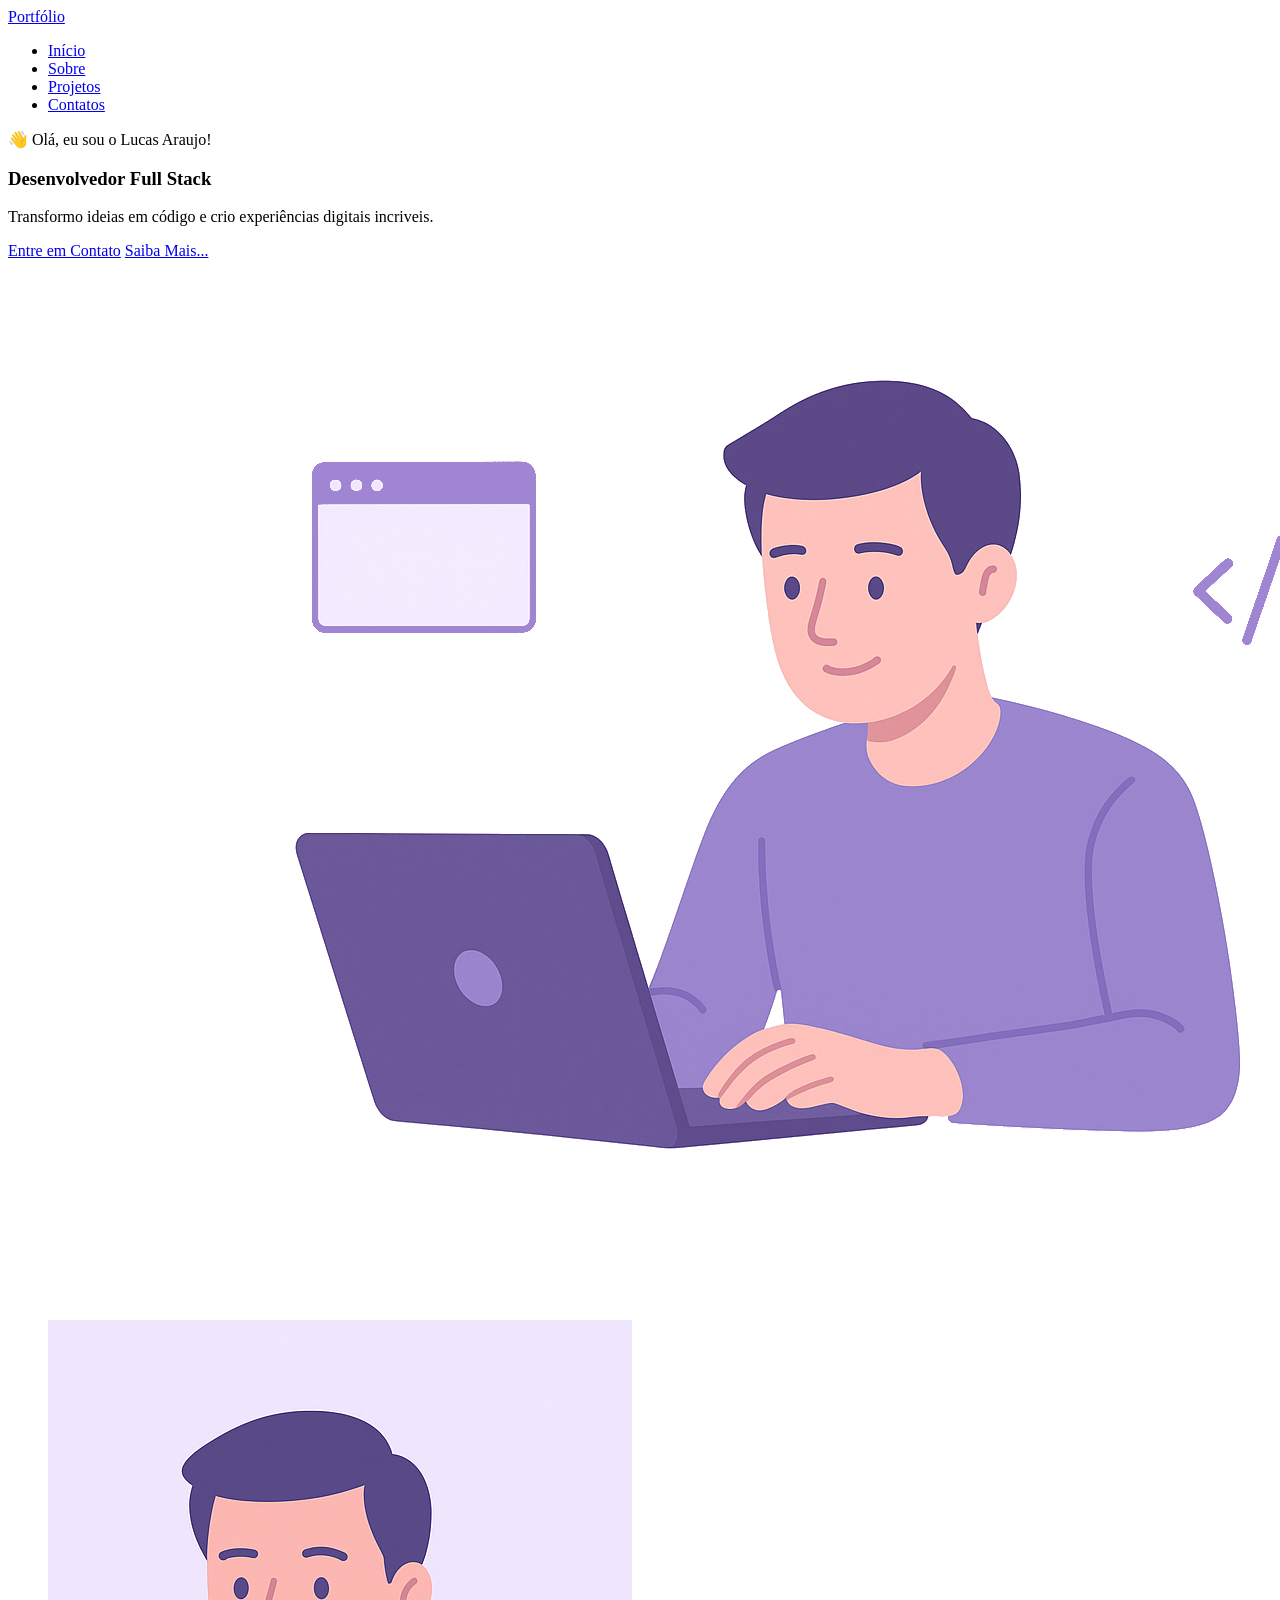
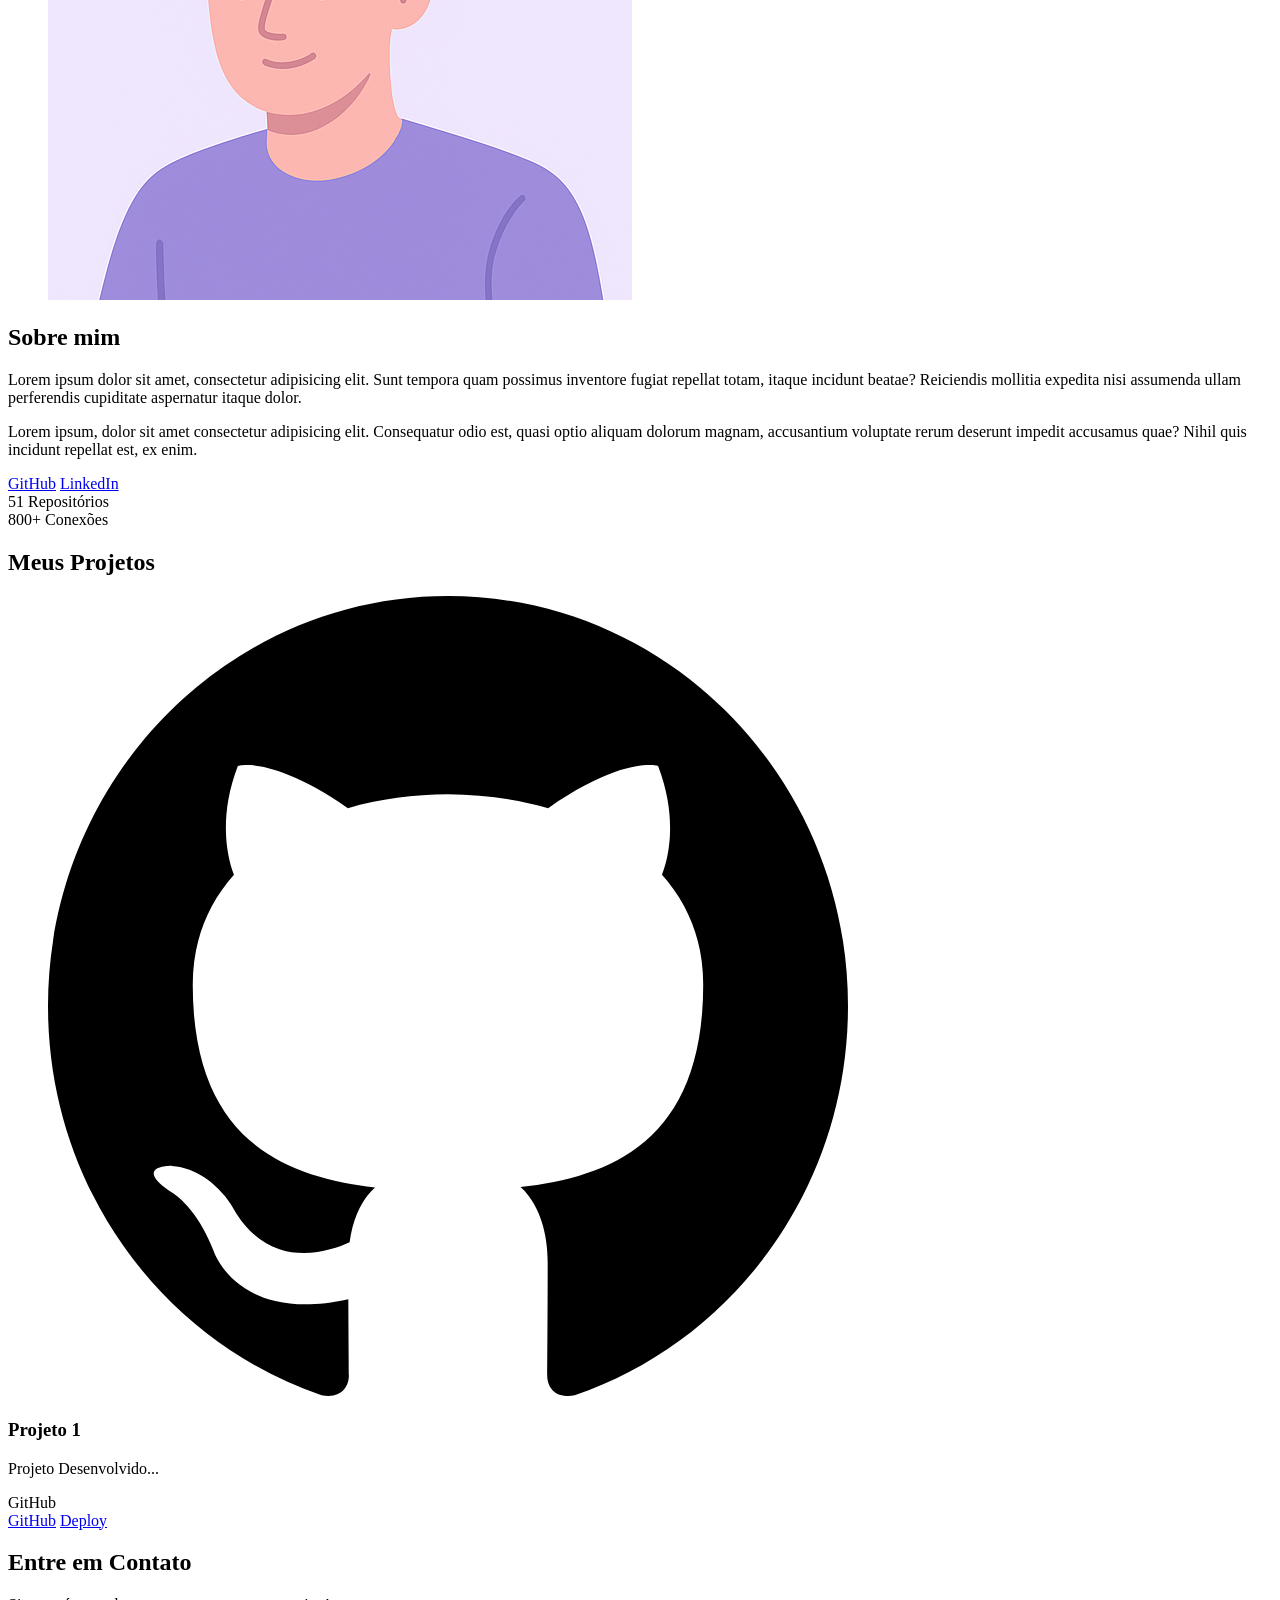
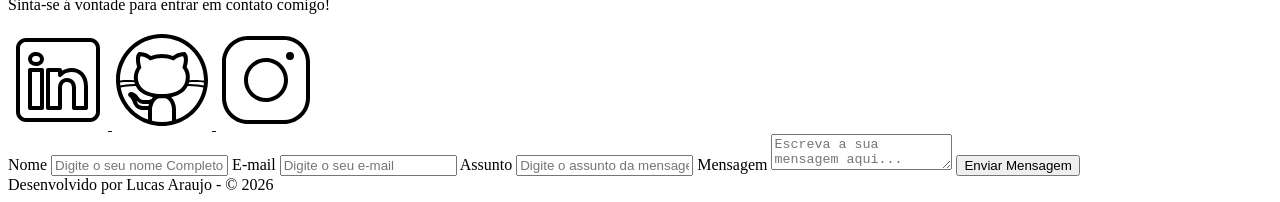
==== index.html @ 8353f5e1 "feat: cria projeto portfolio" ====
<!DOCTYPE html>
<html lang="pt-br">
<head>
    
    <meta charset="UTF-8">
	
    <meta name="viewport" content="width=device-width, initial-scale=1.0">
	
    <meta name="author" content="Generation Brasil">
    <meta 
        name="description"
        content="Portfólio da Generation Brasil, 
                desenvolvedor Full Stack especializado em criar experiências 
                digitais incríveis. Conheça meus projetos e entre em contato."
    >
    <meta name="robots" content="index, follow">

    <link rel="icon" type="image/svg+xml" href="./assets/img/favicon.svg">

    <title>Portfólio Generation Brasil</title>
</head>
<body>
    <!-- Cabeçalho da Página (header) -->
    <header>
        <div class="menu-content">
            <!-- TÍTULO -->
            <a href="index.html" id="titulo">Portfólio</a>
        </div>

        <nav>
            <ul class="menu-list">
                <li><a href="#hero">Início</a></li>
                <li><a href="#about">Sobre</a></li>
                <li><a href="#projects">Projetos</a></li>
                <li><a href="#contact">Contatos</a></li>
            </ul>
        </nav>
    </header>

    <!-- Seção Principal da Página (main)-->
    <main>

        <!-- Seção de Boas Vindas -->
        <section id="hero" class="section-container hero-container">
            <!-- BOAS VINDAS -->
            <article class="hero-content">
                <span>👋 Olá, eu sou o Lucas Araujo!</span>
                <h1>Desenvolvedor Full Stack</h1>
                <p>Transformo ideias em código e crio experiências digitais incriveis.</p>

                <div class="buttons-container">
                    <a href="#contact">Entre em Contato</a>
                    <a href="#about" class="botao-outline">Saiba Mais...</a>
                </div>
            </article>

            <!-- IMAGEM -->
            <figure class="hero-image">
                <img src="./assets/img/foto_dev_man.svg" alt="Foto do Autor" class="float-animation">
            </figure>

        </section>

        <!-- Seção Sobre o autor -->
        <section id="about" class="section-container about-container">
            <figure class="about-image">
                <img src="./assets/img/avatar_dev_man.svg" alt="Foto do perfil">
            </figure>

            <article class="about-content">
                <h2>Sobre mim</h2>
                <p>
                    Lorem ipsum dolor sit amet, consectetur adipisicing elit. Sunt tempora quam possimus inventore fugiat repellat totam, itaque incidunt beatae? Reiciendis mollitia expedita nisi assumenda ullam perferendis cupiditate aspernatur itaque dolor.
                </p>
                <p>
                    Lorem ipsum, dolor sit amet consectetur adipisicing elit. Consequatur odio est, quasi optio aliquam dolorum magnam, accusantium voluptate rerum deserunt impedit accusamus quae? Nihil quis incidunt repellat est, ex enim.
                </p>

                <div class="about-buttons-data">
                    <div class="buttons-container">
                        <a href="https://github.com/lucaaas-araujo" target="_blank" class="botao">GitHub</a>
                        <a href="https://www.linkedin.com/in/lucaaas-araujo/" target="_blank" class="botao-outline">LinkedIn</a>
                    </div>

                    <div class="data-container">
                        <div class="data-item">
                            <span class="data-number">51</span>
                            <span class="data-label">Repositórios</span>
                        </div>
                        <div class="data-item">
                            <span class="data-number">800+</span>
                            <span class="data-label">Conexões</span>
                        </div>
                    </div>
                </div>
            </article>

        </section>

        <!-- Seção Projetos do autor -->
        <section id="projects" class="section-container projects-container">
            <h2>Meus Projetos</h2>

            <!-- Swiper Container -->
            <div class="swiper projects-swiper">
                <div class="swiper-wrapper">
                    <div class="swiper-slide">

                        <article class="project-card">
                            <figure class="project-image">
                                <img src="./assets/icons/languages/github.svg" alt="Icone do GitHub">
                            </figure>

                            <div class="project-content">
                                <h3>Projeto 1</h3>
                                <p>Projeto Desenvolvido...</p>
                            

                                <div class="project-tags">
                                    <span class="tag">GitHub</span>
                                </div>

                                <div class="project-buttons">
                                    <a href="#" target="_blank" class="botao botao-sm">GitHub</a>
                                    <a href="#" target="_blank" class="botao-outline botao-sm">Deploy</a>
                                </div>
                            </div>

                        </article>
                    </div>
                </div>

                <!-- Botões da navegação -->
                 <div class="swiper-button-next"></div>
                 <div class="swiper-button-prev"></div>

                <!-- Paginação -->
                <div class="swiper-pagination"></div>
            </div>
        </section>

        <!-- Seção Formulário de Contato e Redes Sociais -->
        <section id="contact" class="section-container contact-container">
            <!-- REDES SOCIAIS -->
             <article class="contact-info">
                <h2>Entre em Contato</h2>
                <p>Sinta-se á vontade para entrar em contato comigo!</p>

                <div class="social-container">
                    <a href="#" target="_blank" class="social-icon" aria-label="LinkedIn">
                        <img src="./assets/icons/social/linkedin.svg" alt="Link para o LinkedIn">
                    </a>
                    <a href="#" target="_blank" class="social-icon" aria-label="GitHub">
                        <img src="./assets/icons/social/github.svg" alt="Link para o GitHub">
                    </a>
                    <a href="#" target="_blank" class="social-icon" aria-label="Instagram">
                        <img src="./assets/icons/social/instagram.svg" alt="Link para o Instagram">
                    </a>
                </div>
             </article>

            <!-- FORMULÁRIO -->
            <form id="formulario">
                <label for="nome">Nome</label>
                <input id="nome" name="nome" type="text" placeholder="Digite o seu nome Completo">
                <span id="erro-nome"></span>

                <label for="email">E-mail</label>
                <input id="email" name="email" type="text" placeholder="Digite o seu e-mail">
                <span id="erro-email"></span>

                <label for="assunto">Assunto</label>
                <input id="assunto" name="assunto" type="text" placeholder="Digite o assunto da mensagem">
                <span id="erro-assunto"></span>

                <label for="mensagem">Mensagem</label>
                <textarea name="mensagem" id="mensagem" placeholder="Escreva a sua mensagem aqui..."></textarea>
                <span id="erro-mensagem"></span>

                <button class="botao">Enviar Mensagem</button>
            </form>
        </section>
    </main>

    <!-- Rodapé da Página (footer)-->
    <footer>
        Desenvolvido por Lucas Araujo - &copy; 2026
    </footer>
</body>
</html>
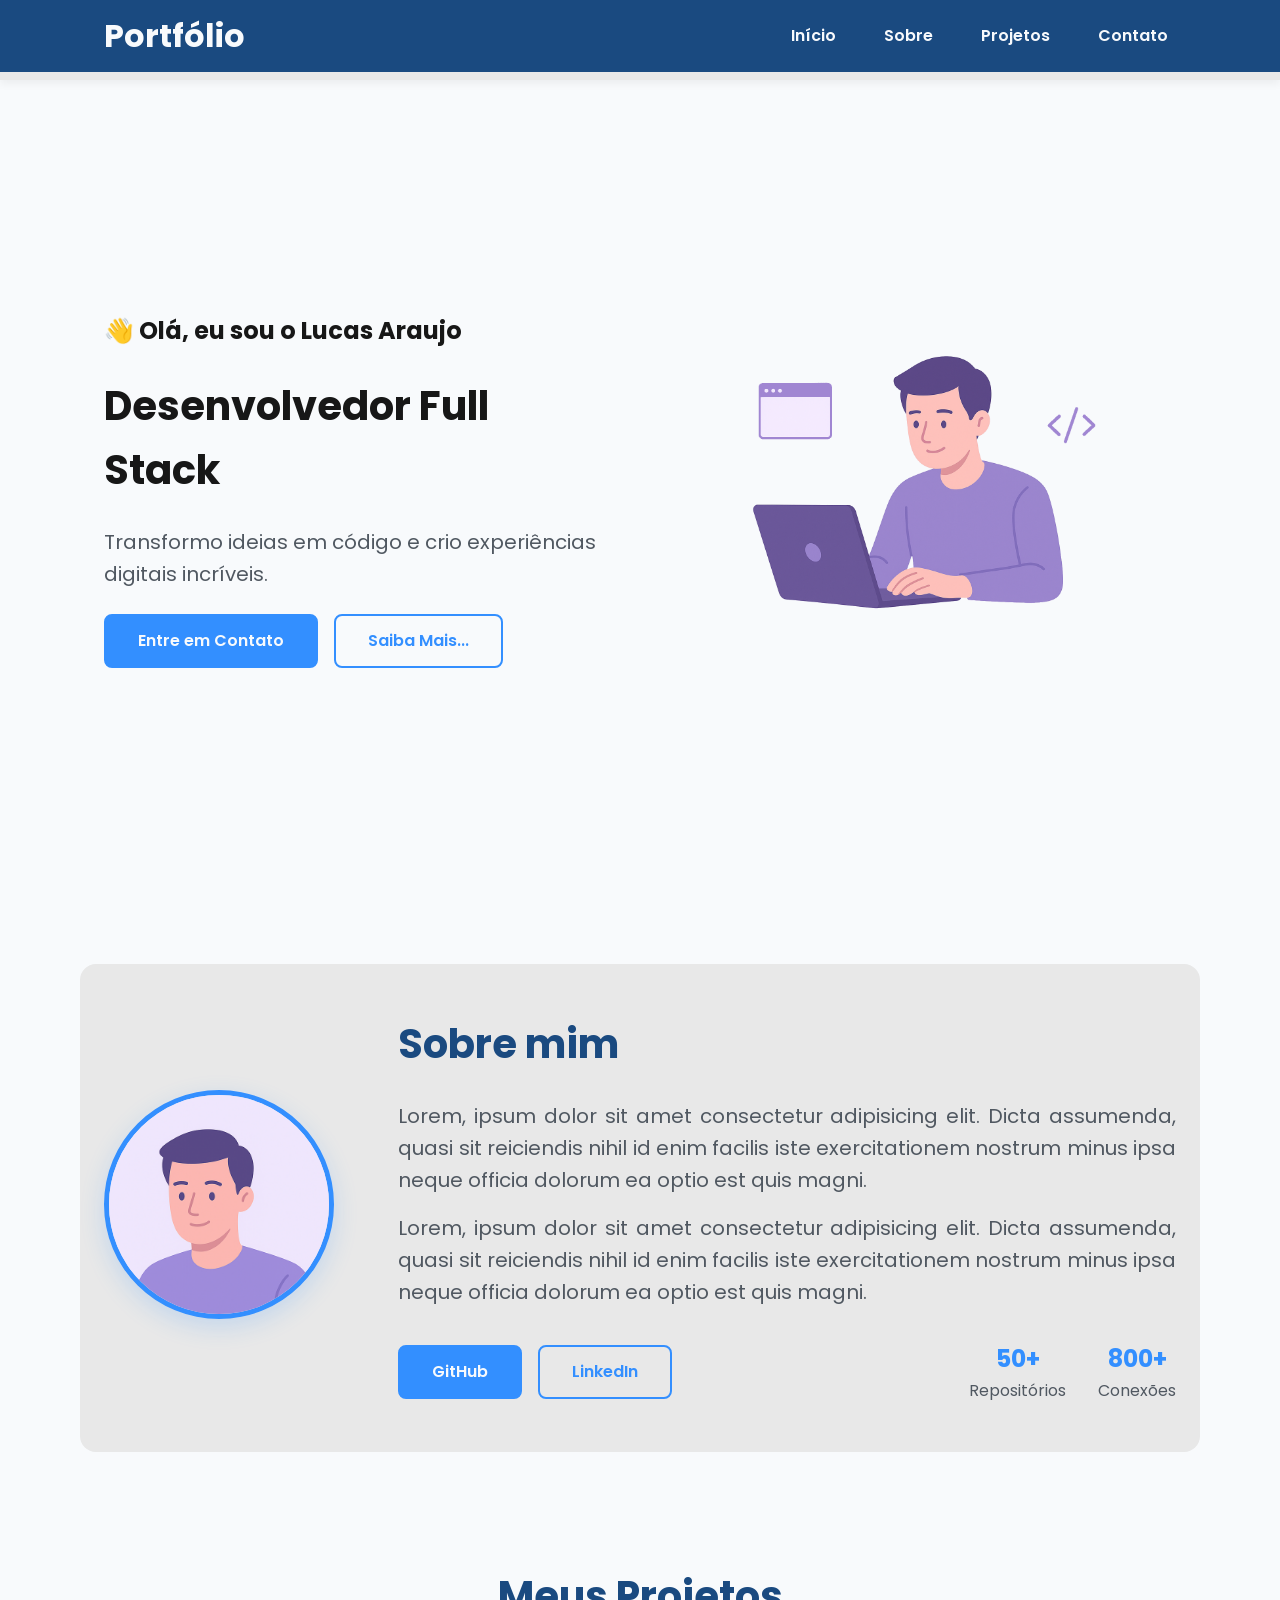
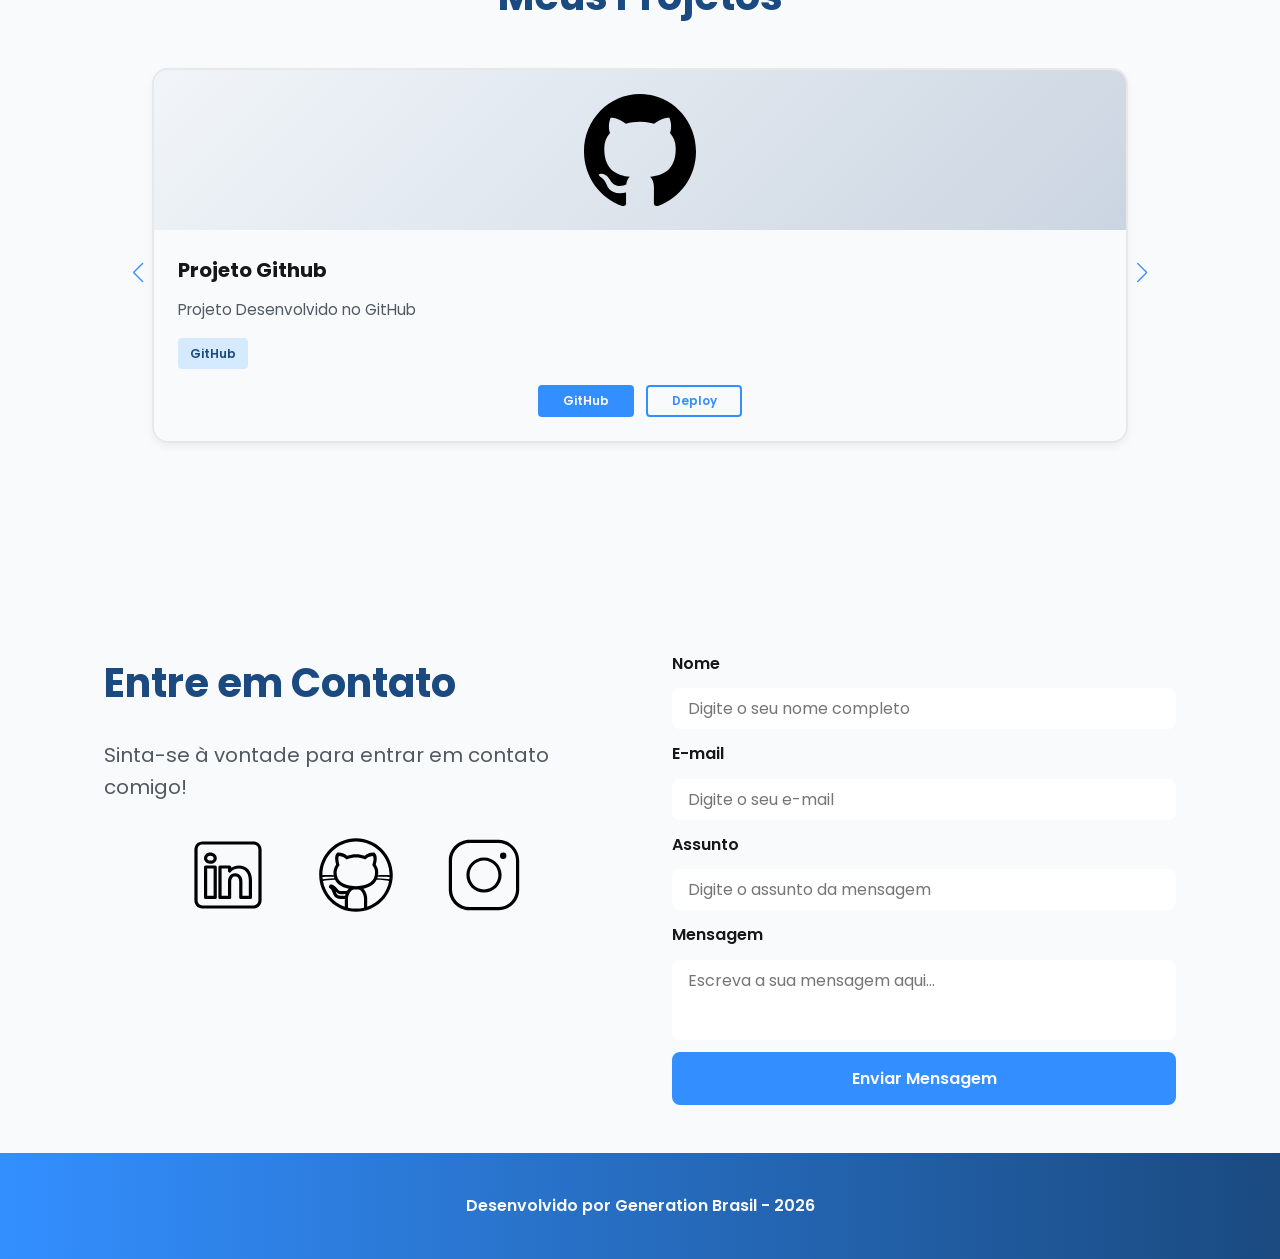
==== commit 036370b3: "feat: adiciona css ao projeto" ====
--- a/index.html
+++ b/index.html
@@ -1,11 +1,17 @@
 <!DOCTYPE html>
 <html lang="pt-br">
+
 <head>
-    
+
+    <!-- Fontes do Google -->
+    <link rel="preconnect" href="https://fonts.googleapis.com">
+    <link rel="preconnect" href="https://fonts.gstatic.com" crossorigin>
+
+    <!-- Fonte do Google - Poppins -->
+    <link href="https://fonts.googleapis.com/css2?family=Poppins&display=swap" rel="stylesheet">
+
     <meta charset="UTF-8">
-	
     <meta name="viewport" content="width=device-width, initial-scale=1.0">
-	
     <meta name="author" content="Generation Brasil">
     <meta 
         name="description"
@@ -17,64 +23,81 @@
 
     <link rel="icon" type="image/svg+xml" href="./assets/img/favicon.svg">
 
+    <!-- SWIPER CSS -->
+    <link rel="stylesheet" href="https://cdn.jsdelivr.net/npm/swiper@11/swiper-bundle.min.css">
+
+    <!-- Link para a Folha de Estilo da Página - CSS -->
+    <link rel="stylesheet" href="./assets/css/style.css">
+
     <title>Portfólio Generation Brasil</title>
 </head>
+
+
 <body>
     <!-- Cabeçalho da Página (header) -->
     <header>
+
         <div class="menu-content">
+
             <!-- TÍTULO -->
             <a href="index.html" id="titulo">Portfólio</a>
+
+            <!-- MENU -->
+            <nav>
+                <ul class="menu-list">
+                    <li><a href="#hero">Início</a></li>
+                    <li><a href="#about">Sobre</a></li>
+                    <li><a href="#projects">Projetos</a></li>
+                    <li><a href="#contact">Contato</a></li>
+                </ul>
+            </nav>
+
         </div>
 
-        <nav>
-            <ul class="menu-list">
-                <li><a href="#hero">Início</a></li>
-                <li><a href="#about">Sobre</a></li>
-                <li><a href="#projects">Projetos</a></li>
-                <li><a href="#contact">Contatos</a></li>
-            </ul>
-        </nav>
     </header>
 
-    <!-- Seção Principal da Página (main)-->
+    <!-- Seção Principal da Página (main) -->
     <main>
 
-        <!-- Seção de Boas Vindas -->
+        <!-- Seção de Boas vindas -->
         <section id="hero" class="section-container hero-container">
+
             <!-- BOAS VINDAS -->
             <article class="hero-content">
-                <span>👋 Olá, eu sou o Lucas Araujo!</span>
+
+                <span>👋 Olá, eu sou o Lucas Araujo</span>
                 <h1>Desenvolvedor Full Stack</h1>
-                <p>Transformo ideias em código e crio experiências digitais incriveis.</p>
+                <p>Transformo ideias em código e crio experiências digitais incríveis.</p>
 
                 <div class="buttons-container">
-                    <a href="#contact">Entre em Contato</a>
+                    <a href="#contact" class="botao">Entre em Contato</a>
                     <a href="#about" class="botao-outline">Saiba Mais...</a>
                 </div>
+
             </article>
 
             <!-- IMAGEM -->
             <figure class="hero-image">
-                <img src="./assets/img/foto_dev_man.svg" alt="Foto do Autor" class="float-animation">
+                <img src="./assets/img/foto_dev_man.svg" alt="Foto do autor." class="float-animation">
             </figure>
 
         </section>
 
         <!-- Seção Sobre o autor -->
         <section id="about" class="section-container about-container">
+
             <figure class="about-image">
                 <img src="./assets/img/avatar_dev_man.svg" alt="Foto do perfil">
             </figure>
 
             <article class="about-content">
                 <h2>Sobre mim</h2>
-                <p>
-                    Lorem ipsum dolor sit amet, consectetur adipisicing elit. Sunt tempora quam possimus inventore fugiat repellat totam, itaque incidunt beatae? Reiciendis mollitia expedita nisi assumenda ullam perferendis cupiditate aspernatur itaque dolor.
-                </p>
-                <p>
-                    Lorem ipsum, dolor sit amet consectetur adipisicing elit. Consequatur odio est, quasi optio aliquam dolorum magnam, accusantium voluptate rerum deserunt impedit accusamus quae? Nihil quis incidunt repellat est, ex enim.
-                </p>
+                <p>Lorem, ipsum dolor sit amet consectetur adipisicing elit. Dicta assumenda, quasi sit reiciendis nihil
+                    id enim facilis iste exercitationem nostrum minus ipsa neque officia dolorum ea optio est quis
+                    magni.</p>
+                <p>Lorem, ipsum dolor sit amet consectetur adipisicing elit. Dicta assumenda, quasi sit reiciendis nihil
+                    id enim facilis iste exercitationem nostrum minus ipsa neque officia dolorum ea optio est quis
+                    magni.</p>
 
                 <div class="about-buttons-data">
                     <div class="buttons-container">
@@ -84,7 +107,7 @@
 
                     <div class="data-container">
                         <div class="data-item">
-                            <span class="data-number">51</span>
+                            <span class="data-number">50+</span>
                             <span class="data-label">Repositórios</span>
                         </div>
                         <div class="data-item">
@@ -107,22 +130,23 @@
                     <div class="swiper-slide">
 
                         <article class="project-card">
-                            <figure class="project-image">
-                                <img src="./assets/icons/languages/github.svg" alt="Icone do GitHub">
-                            </figure>
+                            <div class="project-image">
+                                <img src="./assets/icons/languages/github.svg" alt="Ícone GitHub" />
+                            </div>
 
                             <div class="project-content">
-                                <h3>Projeto 1</h3>
-                                <p>Projeto Desenvolvido...</p>
-                            
-
+                                <h3>Projeto Github</h3>
+                                <p>Projeto Desenvolvido no GitHub</p>
                                 <div class="project-tags">
                                     <span class="tag">GitHub</span>
                                 </div>
-
                                 <div class="project-buttons">
-                                    <a href="#" target="_blank" class="botao botao-sm">GitHub</a>
-                                    <a href="#" target="_blank" class="botao-outline botao-sm">Deploy</a>
+                                    <a href="https://github.com/lucaaas-araujo" target="_blank" class="botao botao-sm">
+                                        GitHub
+                                    </a>
+                                    <a href="#" target="_blank" class="botao-outline botao-sm">
+                                        Deploy
+                                    </a>
                                 </div>
                             </div>
 
@@ -130,9 +154,9 @@
                     </div>
                 </div>
 
-                <!-- Botões da navegação -->
-                 <div class="swiper-button-next"></div>
-                 <div class="swiper-button-prev"></div>
+                <!-- Botões de navegação -->
+                <div class="swiper-button-next"></div>
+                <div class="swiper-button-prev"></div>
 
                 <!-- Paginação -->
                 <div class="swiper-pagination"></div>
@@ -141,28 +165,30 @@
 
         <!-- Seção Formulário de Contato e Redes Sociais -->
         <section id="contact" class="section-container contact-container">
+
             <!-- REDES SOCIAIS -->
-             <article class="contact-info">
+            <article class="contact-info">
                 <h2>Entre em Contato</h2>
-                <p>Sinta-se á vontade para entrar em contato comigo!</p>
+                <p>Sinta-se à vontade para entrar em contato comigo!</p>
 
                 <div class="social-container">
-                    <a href="#" target="_blank" class="social-icon" aria-label="LinkedIn">
-                        <img src="./assets/icons/social/linkedin.svg" alt="Link para o LinkedIn">
+                    <a href="https://www.linkedin.com/in/lucaaas-araujo/" target="_blank" class="social-icon" aria-label="LinkedIn">
+                        <img src="./assets/icons/social/linkedin.svg" alt="Link para o Linkedin">
                     </a>
-                    <a href="#" target="_blank" class="social-icon" aria-label="GitHub">
+                    <a href="https://github.com/lucaaas-araujo" target="_blank" class="social-icon" aria-label="GitHub">
                         <img src="./assets/icons/social/github.svg" alt="Link para o GitHub">
                     </a>
-                    <a href="#" target="_blank" class="social-icon" aria-label="Instagram">
+                    <a href="https://www.instagram.com/lucaaas.araujo/" target="_blank" class="social-icon" aria-label="Instagram">
                         <img src="./assets/icons/social/instagram.svg" alt="Link para o Instagram">
                     </a>
                 </div>
-             </article>
+            </article>
 
             <!-- FORMULÁRIO -->
             <form id="formulario">
+
                 <label for="nome">Nome</label>
-                <input id="nome" name="nome" type="text" placeholder="Digite o seu nome Completo">
+                <input id="nome" name="nome" type="text" placeholder="Digite o seu nome completo">
                 <span id="erro-nome"></span>
 
                 <label for="email">E-mail</label>
@@ -174,17 +200,21 @@
                 <span id="erro-assunto"></span>
 
                 <label for="mensagem">Mensagem</label>
-                <textarea name="mensagem" id="mensagem" placeholder="Escreva a sua mensagem aqui..."></textarea>
+                <textarea id="mensagem" name="mensagem" placeholder="Escreva a sua mensagem aqui..."></textarea>
                 <span id="erro-mensagem"></span>
 
-                <button class="botao">Enviar Mensagem</button>
+                <button class="botao" type="submit">Enviar Mensagem</button>
             </form>
-        </section>
+
+        </section>
+
     </main>
 
-    <!-- Rodapé da Página (footer)-->
+    <!-- Rodapé da Página (footer) -->
     <footer>
-        Desenvolvido por Lucas Araujo - &copy; 2026
+        Desenvolvido por Generation Brasil - 2026
     </footer>
+
 </body>
+
 </html>
--- a/assets/css/style.css
+++ b/assets/css/style.css
@@ -0,0 +1,1009 @@
+*{
+    margin: 0;
+    padding: 0;
+    box-sizing: border-box;
+    font-family: 'Poppins', sans-serif;
+    font-weight: 400;
+    text-decoration: none;
+    outline: none;
+}
+
+:root{
+    /* Paleta de Cores - Blue */
+    --blue-50:  #eaf4ff;
+    --blue-100: #d6eaff;
+    --blue-200: #add4ff;
+    --blue-300: #85beff;
+    --blue-400: #5ca8ff;
+    --blue-500: #338fff;
+    --blue-600: #2973cc;
+    --blue-700: #1f5799;
+    --blue-800: #1a4a80;
+    --blue-900: #0f2a4d;
+
+    /* Paleta de Cores - Slate (Neutro elegante) */
+    --slate-50:  #f1f5f9;
+    --slate-200: #cbd5e1;
+
+    /* Paleta de cores - Neutras */
+    --gray-200: #e8e8e8;
+    --gray-400: #505861;
+    --black: #171717;
+    --white: #f8fafc;
+
+    /* Paleta de cores - Estado */
+    --error: #e63946;
+
+    /* Sombras */
+    --shadow-sm: 0 0.25rem 0.5rem rgba(0, 0, 0, 0.05);
+    --shadow-md: 0 0.25rem 0.75rem rgba(51, 143, 255, 0.3);
+    --shadow-lg: 0 0.5rem 1.5rem rgba(51, 143, 255, 0.2);
+
+    /* Espaçamento */
+    --spacing-xs: 0.5rem;
+    --spacing-sm: 1rem;
+    --spacing-md: 1.5rem;
+    --spacing-lg: 2rem;
+    --spacing-xl: 3rem;
+    --spacing-2xl: 4rem;
+    
+    /* Tamanhos de fonte */
+    --text-sm: 0.75rem;
+    --text-base: 1rem;
+    --text-lg: 1.25rem;
+    --text-xl: 1.5rem;
+    --text-2xl: 2rem;
+    --text-3xl: 2.5rem;
+
+    /* Border Radius */
+    --radius-sm: 0.25rem;
+    --radius-md: 0.5rem;
+    --radius-lg: 1rem;
+    --radius-xl: 2rem;
+    --radius-full: 50%;
+
+    /* Animação Padrão */
+    --transition-default: all 0.3s ease;
+}
+
+html {
+    scroll-behavior: smooth;
+}
+
+body {
+    display: flex;
+    flex-direction: column;
+    min-height: 100vh;
+    background-color: var(--white);
+    line-height: 1.6;
+    color: var(--black);
+}
+
+main {
+    flex: 1;
+}
+
+.section-container {
+    max-width: 70rem;
+    margin: 0 auto;
+    padding: var(--spacing-xl) var(--spacing-md);
+    scroll-margin-top: 6rem;
+}
+
+.buttons-container{
+    display: flex;
+    gap: var(--spacing-sm);
+}
+
+.botao,
+.botao-outline{
+    display: inline-block;
+    padding: 0.75rem 2rem;
+    border: 0.15rem solid transparent;
+    border-radius: var(--radius-md);
+    font-size: var(--text-base);
+    font-weight: 600;
+    text-align: center;
+    cursor: pointer;
+    transition: var(--transition-default);
+}
+
+/* Botão preenchido (primário) */
+.botao {
+    border-color: var(--blue-500);
+    background-color: var(--blue-500);
+    color: var(--white);
+}
+
+.botao:hover {
+    border-color: var(--blue-800);
+    background-color: var(--blue-800);
+    box-shadow: var(--shadow-md);
+    transform: translateY(-0.25rem);
+}
+
+/* Botão outline (secundário) */
+.botao-outline {
+    border-color: var(--blue-500);
+    background-color: transparent;
+    color: var(--blue-500);
+}
+
+.botao-outline:hover {
+    border-color: var(--blue-800);
+    background-color: var(--blue-800);
+    color: var(--white);
+    transform: translateY(-0.25rem);
+}
+
+/* Modificador para botões pequenos (usado em projetos) */
+.botao.botao-sm,
+.botao-outline.botao-sm {
+    min-width: 6rem;
+    padding: 0.25rem var(--spacing-sm);
+    border-width: 0.125rem;
+    border-radius: 0.25rem;
+    font-size: var(--text-sm);
+}
+
+header {
+    position: sticky;
+    top: 0;
+    z-index: 1000;
+    width: 100%;
+    height: 5rem;
+    border-bottom: var(--spacing-xs) solid var(--gray-200);
+    background-color: var(--blue-800);
+    box-shadow: var(--shadow-sm);
+}
+
+header a {
+    font-weight: 600;
+    color: var(--white);
+    transition: color 0.3s ease;
+}
+
+header a:hover{
+    color: var(--blue-100);
+}
+
+#titulo {
+    font-size: var(--text-2xl);
+    font-weight: 700;
+}
+
+.menu-content {
+    display: flex;
+    justify-content: space-between;
+    align-items: center;
+    max-width: 70rem;
+    height: 100%;
+    margin: 0 auto;
+    padding: 0 var(--spacing-md);
+}
+
+.menu-list {
+    display: flex;
+    gap: var(--spacing-lg);
+    list-style: none;
+}
+
+.menu-list a {
+    padding: var(--spacing-xs);
+}
+
+.hero-container {
+    display: flex;
+    align-items: center;
+    gap: var(--spacing-2xl);
+    min-height: calc(100vh - 5rem);
+}
+
+.hero-content {
+    display: flex;
+    flex: 1;
+    flex-direction: column;
+    gap: var(--spacing-md)
+}
+
+.hero-content span {
+    font-size: var(--text-xl);
+    font-weight: 700;
+}
+
+.hero-content h1 {
+    font-size: var(--text-3xl);
+    font-weight: 700;
+}
+
+.hero-content p,
+.about-content p,
+.contact-info p {
+    font-size: var(--text-lg);
+    color: var(--gray-400)
+}
+
+.hero-image {
+    display: flex;
+    flex: 1;
+    justify-content: center;
+}
+
+.hero-image img {
+    width: 100%;
+    max-width: 100%;
+    border-radius: var(--radius-xl);
+}
+
+/* Animação Flutuante */
+@keyframes float {
+    0%,
+    100% {
+        transform: translateY(0);
+    }
+
+    50% {
+        transform: translateY(-1.25rem);
+    }
+}
+
+.float-animation {
+    animation: float 3s ease-in-out infinite;
+}
+
+.about-container {
+    display: flex;
+    align-items: center;
+    gap: var(--spacing-2xl);
+    margin: var(--spacing-2xl) auto;
+    border-radius: var(--radius-lg);
+    background-color: var(--gray-200);
+}
+
+.about-image img {
+    width: 100%;
+    border: 0.35rem solid var(--blue-500);
+    border-radius: var(--radius-full);
+    box-shadow: var(--shadow-lg);
+}
+
+.about-content h2,
+.projects-container h2,
+.contact-info h2 {
+    margin-bottom: var(--spacing-md);
+    font-size: var(--text-3xl);
+    font-weight: 700;
+    color: var(--blue-800)
+}
+
+.about-content p {
+    margin-bottom: var(--spacing-sm);
+    text-align: justify;
+}
+
+.about-buttons-data {
+    display: flex;
+    justify-content: space-between;
+    align-items: center;
+    gap: var(--spacing-lg);
+    margin-top: var(--spacing-lg);
+}
+
+.about-buttons-data .botao {
+    margin-right: auto;
+}
+
+.data-container {
+    display: flex;
+    gap: var(--spacing-lg);
+    margin-top: 0;
+}
+
+.data-item {
+    display: flex;
+    flex-direction: column;
+    align-items: center;
+}
+
+.data-number {
+    font-size: var(--text-xl);
+    font-weight: 700;
+    text-align: center;
+    color: var(--blue-500);
+}
+
+.data-label {
+    font-size: var(--text-base);
+    text-align: center;
+    color: var(--gray-400)
+}
+
+.projects-container {
+    scroll-margin-top: 3rem;
+    margin: var(--spacing-2xl) auto;
+    text-align: center;
+}
+
+.projects-swiper {
+    position: relative;
+    width: 100%;
+    padding: var(--spacing-sm) var(--spacing-xl) var(--spacing-xl);
+    overflow: hidden;
+}
+
+.project-card {
+    display: flex;
+    flex-direction: column;
+    width: 100%;
+    height: 100%;
+    border: 0.15rem solid var(--gray-200);
+    border-radius: var(--radius-lg);
+    background-color: var(--white);
+    box-shadow: var(--shadow-sm);
+    overflow: hidden;
+    transition: var(--transition-default);
+}
+
+.project-card:hover {
+    box-shadow: var(--shadow-lg);
+}
+
+.project-image {
+    display: flex;
+    align-items: center;
+    justify-content: center;
+    width: 100%;
+    height: 10rem;
+    background: linear-gradient(135deg, var(--slate-50) 0%, var(--slate-200) 100%);
+}
+
+.project-image img {
+    width: 75%;
+    height: 75%;
+    max-width: 7rem;
+    max-height: 7rem;
+    object-fit: contain;
+    transition: transform 0.3s ease;
+}
+
+.project-content {
+    display: flex;
+    flex: 1;
+    flex-direction: column;
+    padding: var(--spacing-md);
+    text-align: left;
+}
+
+.project-content h3 {
+    margin-bottom: 0.75rem;
+    font-size: var(--text-lg);
+    font-weight: 700;
+}
+
+.project-content p {
+    flex: 1;
+    margin-bottom: var(--spacing-sm);
+    font-size: 0.95rem;
+    color: var(--gray-400)
+}
+
+.project-tags {
+    display: flex;
+    flex-wrap: wrap;
+    gap: var(--spacing-xs);
+}
+
+.tag {
+    padding: 0.375rem 0.75rem;
+    border-radius: var(--radius-sm);
+    background-color: var(--blue-100);
+    font-size: var(--text-sm);
+    font-weight: 600;
+    color: var(--blue-800);    
+}
+
+.project-buttons {
+    display: flex;
+    justify-content: center;
+    align-items: center;
+    gap: 0.75rem;
+    margin-top: var(--spacing-sm);
+}
+
+.swiper-wrapper {
+    align-items: stretch;
+}
+
+.swiper-slide {
+    display: flex;
+    height: auto;
+}
+
+/* Botões de navegação do Swiper */
+
+.swiper-button-next,
+.swiper-button-prev {
+    width: 3rem;
+    height: 3rem;
+}
+
+.swiper-button-next:after,
+.swiper-button-prev:after {
+    font-size: var(--text-lg);
+    color: var(--blue-500);
+}
+
+.swiper-button-next:hover:after,
+.swiper-button-prev:hover:after {
+    color: var(--blue-800);
+}
+
+/* Indicadores de paginação */
+
+.swiper-pagination-bullet {
+    width: 0.75rem;
+    height: 0.75rem;
+    background-color: var(--gray-200);
+    opacity: 1;
+}
+
+.swiper-pagination-bullet-active {
+    width: var(--spacing-lg);
+    border-radius: var(--radius-sm);
+    background-color: var(--blue-500);
+}
+
+.contact-container {
+    display: grid;
+    grid-template-columns: 1fr 1fr;
+    gap: var(--spacing-2xl);
+}
+
+.contact-info h2 {
+    margin-bottom: var(--spacing-md);
+}
+
+.contact-info p {
+    margin-bottom: var(--spacing-lg);
+}
+
+.social-container {
+    display: flex;
+    justify-content: center;
+    gap: var(--spacing-xl);
+}
+
+.social-icon {
+    width: 5rem;
+    height: 5rem;
+    padding: 0.75;
+    border-radius: var(--radius-md);
+    transition: var(--transition-default);
+}
+
+.social-icon img {
+    width: 100%;
+    filter: brightness(0) saturate(100%);
+    transition: filter 0.3s ease;
+}
+
+.social-icon:hover img {
+    filter: brightness(0)
+        saturate(100%)
+        invert(52%)
+        sepia(98%)
+        saturate(2200%)
+        hue-rotate(200deg)
+        brightness(95%)
+        contrast(95%);
+}
+
+/* Formulário */
+form {
+    display: flex;
+    flex-direction: column;
+    gap: 0.75rem;
+}
+
+form label {
+    font-size: var(--text-base);
+    font-weight: 600;
+}
+
+form input,
+form textarea {
+    width: 100%;
+    padding: 0.5rem var(--spacing-sm);
+    border: 0.25 solid var(--gray-200);
+    border-radius: var(--radius-md);
+    font-family: inherit;
+    font-size: var(--text-base);
+    transition: border-color 0.3s ease;
+}
+
+form input:focus,
+form textarea:focus {
+    border-color: var(--blue-500);
+    outline: none;
+}
+
+form textarea {
+    min-height: 5rem;
+    resize: none;
+}
+
+form span {
+    margin-top: -0.75rem;
+    font-size: var(--text-sm);
+    color: var(--error);
+}
+
+footer {
+    padding: 2.5rem;
+    background: linear-gradient(to right, var(--blue-500), var(--blue-800));
+    font-weight: 600;
+    text-align: center;
+    color: var(--white);
+}
+
+.sucess-container {
+    display: flex;
+    flex-direction: column;
+    justify-content: center;
+    align-items: center;
+    width: 100%;
+    min-height: calc(100vh - 12.5rem);
+    padding: var(--spacing-xl) var(--spacing-md);
+}
+
+.sucess-content {
+    display: flex;
+    flex-direction: column;
+    align-items: center;
+    gap: var(--spacing-md);
+    max-width: 37.5rem;
+    text-align: center;
+}
+
+.sucess-content h1 {
+    font-size: var(--text-3xl);
+    font-weight: 700;
+    color: var(--blue-800);
+}
+
+.sucess-content h2 {
+    font-size: var(--text-lg);
+    color: var(--gray-400)
+}
+
+.sucess-icon {
+    display: flex;
+    align-items: center;
+    justify-content: center;
+    width: 7.5rem;
+    height: 7.5rem;
+    border-radius: var(--radius-full);
+    background-color: var(--blue-100);
+}
+
+.sucess-icon img {
+    width: 6rem;
+    height: 6rem;
+    filter: brightness(0)
+        saturate(100%)
+        invert(35%) 
+        sepia(98%) 
+        saturate(2200%) 
+        hue-rotate(205deg) 
+        brightness(75%) 
+        contrast(100%);
+}
+
+@media screen and (max-width: 1024px) {
+
+    /* Layout */
+
+    .section-container {
+        padding: var(--spacing-lg) var(--spacing-md);
+    }
+
+    /* Tipografia */
+    .section-container h1 {
+        font-size: var(--text-3xl)
+    }
+
+    .section-container h2 {
+        font-size: var(--text-2xl);
+    }
+
+    .section-container p {
+        font-size: var(--text-base);
+    }
+
+    .section-container span {
+        font-size: var(--text-lg);
+    }
+
+    .sucess-content h1 {
+        font-size: var(--text-3xl);
+    }
+
+    .sucess-content h2 {
+        font-size: var(--text-xl);
+    }
+
+    /* Header */
+
+    @media (max-width: 768px) {
+        .menu-list {
+            display: none;
+        }
+    }
+
+    /* Hero */
+
+    .hero-container {
+        flex-direction: column-reverse;
+        gap: var(--spacing-lg);
+        min-height: 60vh;
+        text-align: center;
+    }
+
+    .hero-content,
+    .hero-image {
+        width: 90%;
+    }
+
+    .hero-image img {
+        object-fit: cover;
+    }
+
+    .buttons-container {
+        justify-content: center;
+        width: 100%;
+    }
+
+    .hero-container .botao,
+    .hero-container .botao-outline {
+        padding: 0.75rem 1.5rem;
+        font-size: 0.95rem;
+        white-space: nowrap;
+    }
+
+    /* About */
+
+    .about-container {
+        flex-direction: column;
+        gap: var(--spacing-md);
+        margin: var(--spacing-lg);
+        padding: var(--spacing-lg);
+    }
+
+    .about-image {
+        flex: 0 0 auto;
+        width: 100%;
+        display: flex;
+        justify-content: center;
+    }
+
+    .about-image img {
+        max-width: 16rem;
+        width: 100%;
+    }
+
+    .about-content {
+        width: 100%;
+    }
+
+    .about-buttons-data {
+        flex-direction: column;
+        gap: var(--spacing-md);
+        align-items: stretch;
+    }
+
+    .about-buttons-data .botao {
+        margin-right: 0;
+    }
+
+    .data-container {
+        justify-content: center;
+        width: 100%;
+    }
+
+    /* Projects */
+
+    .projects-container {
+        margin: var(--spacing-lg) auto 0;
+    }
+
+    .projects-swiper {
+        margin: 0;
+        padding: var(--spacing-sm) var(--spacing-lg) 2.5rem;
+    }
+
+    .project-card {
+        width: 100%;
+        height: 30rem;
+        min-height: 30rem;
+        max-height: 30rem;
+        max-width: 100%;
+    }
+
+    .project-content {
+        display: flex;
+        flex-direction: column;
+        justify-content: space-between;
+        height: 100%;
+    }
+
+    .project-content p {
+        flex: 1;
+        overflow: hidden;
+    }
+
+    .project-tags {
+        min-height: 2.5rem;
+        align-items: flex-start;
+    }
+
+    .swiper-wrapper {
+        align-items: stretch;
+    }
+
+    .swiper-slide {
+        display: flex;
+        justify-content: center;
+        align-items: stretch;
+        height: auto;
+    }
+
+    .swiper-button-next,
+    .swiper-button-prev {
+        display: none;
+    }
+
+    /* Contact */
+
+    .contact-container {
+        grid-template-columns: 1fr;
+        gap: var(--spacing-lg);
+        width: 90%;
+        margin: 0 auto;
+    }
+
+    /* Sucess Page */
+
+    .sucess-container {
+        padding: var(--spacing-xl) var(--spacing-md);
+        min-height: calc(100vh - 10rem);
+    }
+
+    .sucess-content {
+        gap: var(--spacing-lg);
+        max-width: 35rem;
+    }
+
+    .sucess-icon {
+        width: 6rem;
+        height: 6rem;
+    }
+
+    .sucess-icon img {
+        width: 5rem;
+        height: 5rem;
+    }
+}
+
+@media screen and (max-width: 480px) {
+    
+    /* Layout */
+
+    .section-container {
+        padding: var(--spacing-md) var(--spacing-sm);
+    }
+
+    /* Tipografia Mobile */
+
+    .section-container h1 {
+        font-size: var(--text-xl);
+    }
+
+    .section-container h2 {
+        font-size: var(--text-xl);
+    }
+
+    .section-container p {
+        font-size: var(--text-base);
+    }
+
+    .section-container span {
+        font-size: var(--text-lg);
+    }
+
+    .sucess-content h1 {
+        font-size: var(--text-xl);
+    }
+
+    .sucess-content h2 {
+        font-size: var(--text-base);
+    }
+
+    /* Header */
+    #titulo {
+        font-size: var(--text-xl);
+    }
+
+    .menu-list {
+        display: none;
+    }
+
+    /* Hero */
+    .hero-container {
+        gap: var(--spacing-sm);
+    }
+
+    .hero-content {
+        gap: var(--spacing-xs);
+        width: 100%;
+    }
+
+    .buttons-container {
+        flex-direction: column;
+        gap: 0.75rem;
+        width: 100%;
+    }
+
+    .buttons-container .botao,
+    .buttons-container .botao-outline {
+        width: 100%;
+    }
+
+    .hero-container .botao,
+    .hero-container .botao-outline {
+        padding: 0.75rem 1rem;
+        font-size: 0.95rem;
+        white-space: nowrap;
+    }
+
+    .hero-image {
+        width: 100%;
+    }
+
+    .hero-image img {
+        max-width: 20rem;
+    }
+
+    /* About */
+    .about-container {
+        margin: var(--spacing-lg) 0.5rem;
+        padding: var(--spacing-md);
+    }
+
+    .about-image img {
+        max-width: 14rem;
+    }
+
+    .about-buttons-data .botao,
+    .about-buttons-data .botao-outline {
+        width: 100%;
+        padding: 0.75rem var(--spacing-lg);
+        font-size: var(--text-base);
+        text-align: center;
+    }
+
+    .data-number {
+        font-size: var(--text-lg);
+    }
+
+    .data-label {
+        font-size: var(--text-sm);
+    }
+
+    /* Projects */
+    .projects-container {
+        margin: var(--spacing-lg) auto 0;
+    }
+
+    .projects-swiper {
+        position: relative;
+        margin: 0;
+        padding: var(--spacing-sm) 0 2rem 0;
+        overflow: visible;
+    }
+
+    .project-card {
+        width: 100%;
+        height: 20rem;
+        max-width: 20rem;
+    }
+
+    .project-image {
+        height: 10rem;
+    }
+
+    .project-content {
+        padding: var(--spacing-md)
+    }
+
+    .project-content h3 {
+        font-size: 1.25rem;
+    }
+
+    .project-content p {
+        font-size: 0.95rem;
+    }
+
+    /* Contacts */
+    .contact-container {
+        width: 100%;
+    }
+
+    .contact-info p {
+        margin-bottom: var(--spacing-md);
+    }
+
+    .social-container {
+        flex-wrap: wrap;
+        gap: var(--spacing-lg);
+        margin-bottom: var(--spacing-xs);
+    }
+
+    .social-icon {
+        width: 4rem;
+        height: 4rem;
+    }
+
+    /* Formulário */
+    form {
+        gap: var(--spacing-sm);
+    }
+
+    form label {
+        font-size: 0.95rem;
+    }
+
+    form input,
+    form textarea {
+        padding: 0.75rem;
+        font-size: var(--text-base);
+    }
+
+    form button {
+        padding: 0.75rem var(--spacing-md);
+        font-size: var(--text-base);
+    }
+
+    /* Footer */
+    footer {
+        padding: var(--spacing-md) var(--spacing-sm);
+        font-size: var(--text-sm);
+    }
+
+    /* Sucess Page */
+    .sucess-container {
+        padding: var(--spacing-lg) var(--text-sm);
+        min-height: calc(100vh - 8rem);
+    }
+
+    .sucess-content {
+        gap: var(--spacing-md);
+        max-width: 100%;
+        padding: 0 var(--spacing-sm);
+    }
+
+    .sucess-icon {
+        width: 5rem;
+        height: 5rem;
+    }
+
+    .sucess-icon img {
+        width: 4rem;
+        height: 4rem;
+    }
+
+    .sucess-content .botao {
+        width: 100%;
+        max-width: 20rem;
+        padding: 0.75rem var(--spacing-lg);
+    }
+}
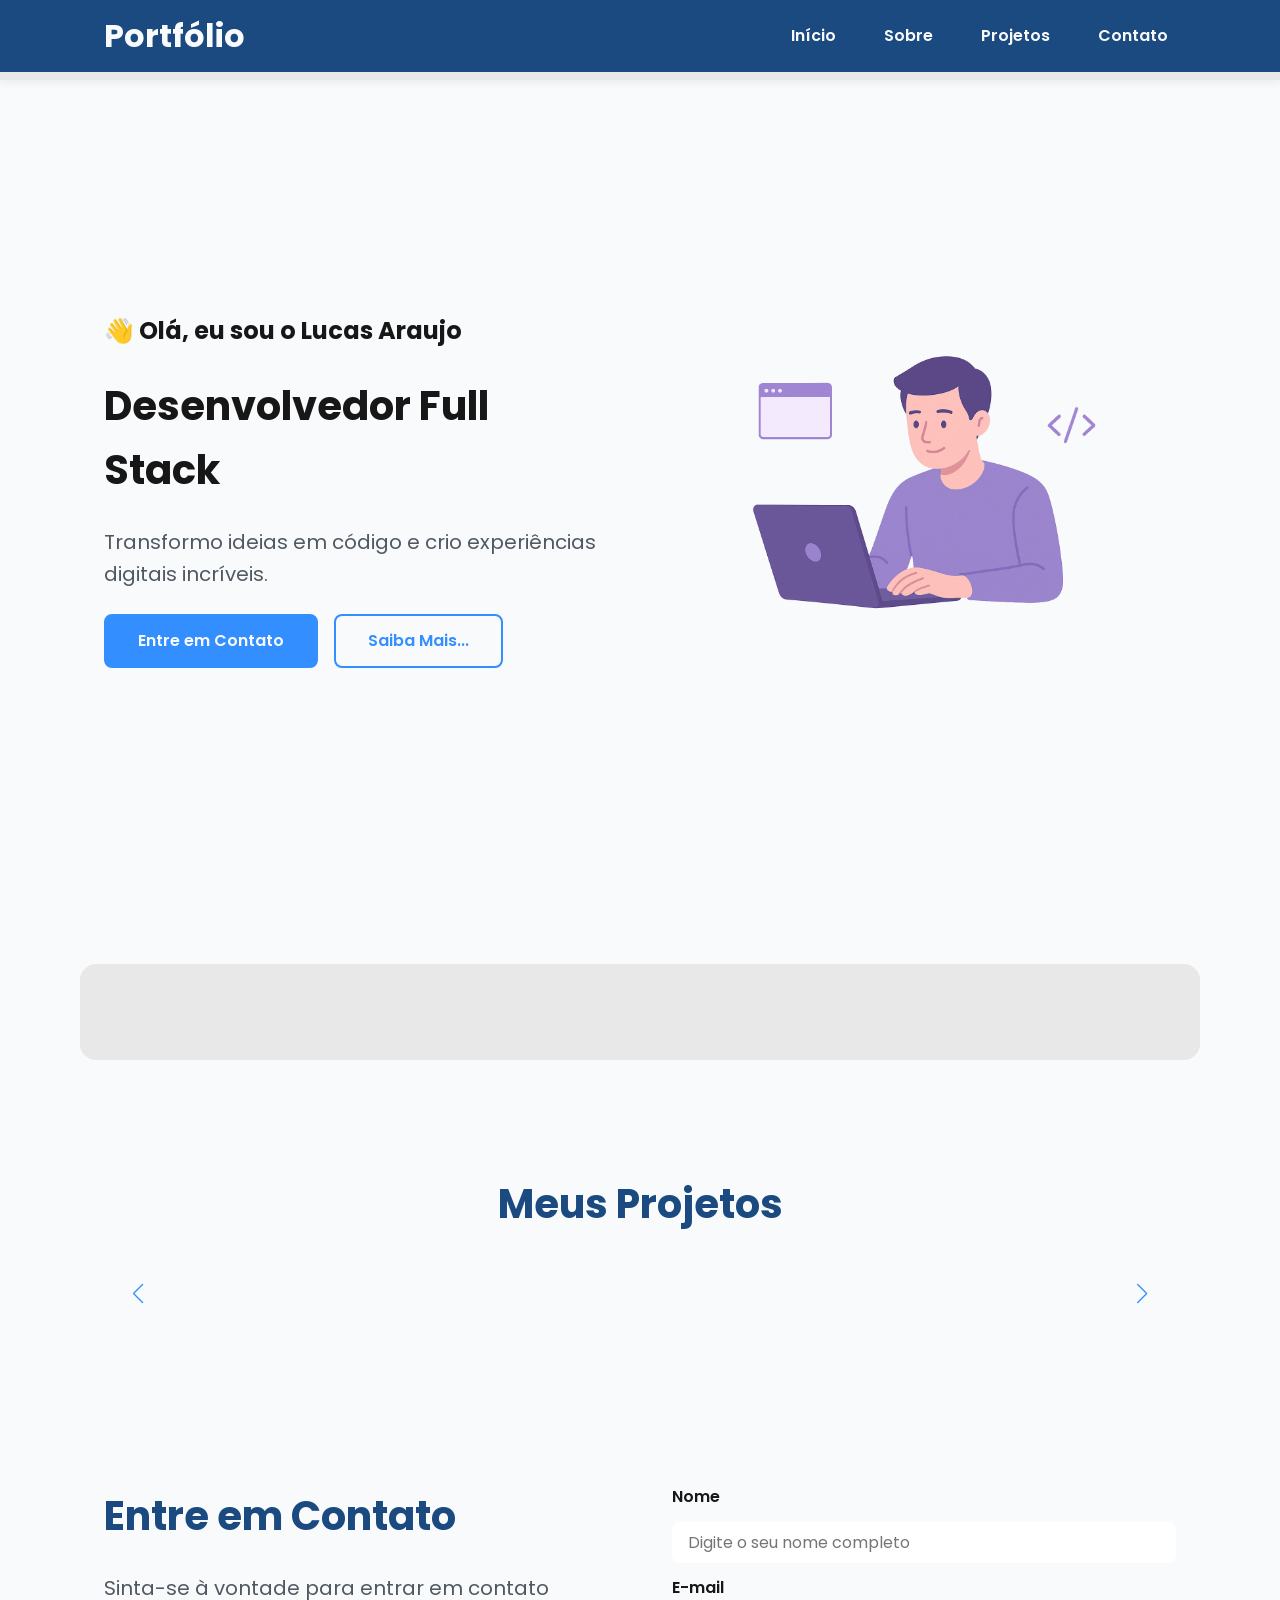
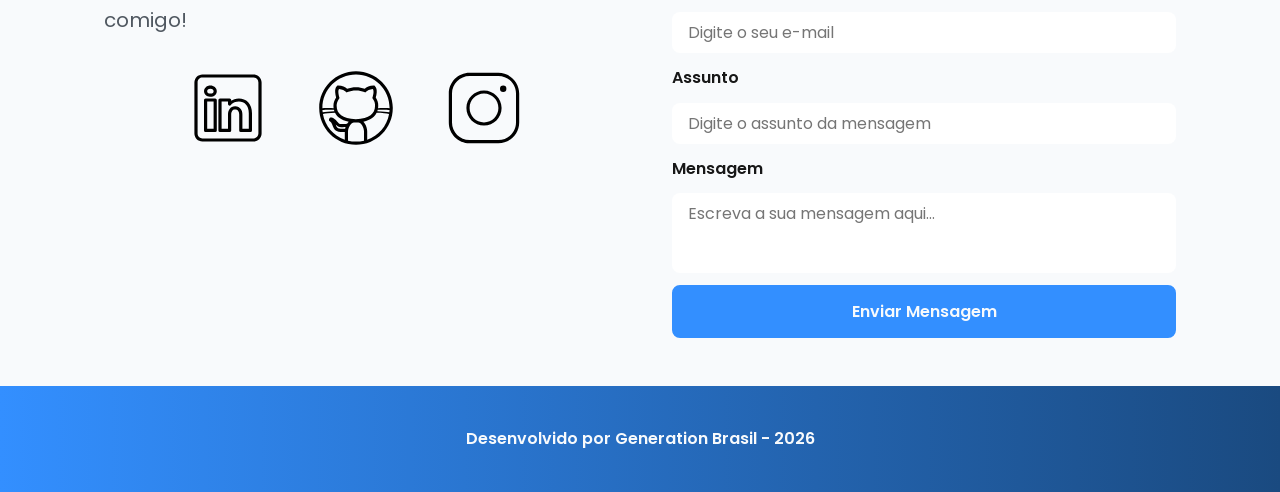
==== commit 9b187426: "adiciona javascript ao projeto" ====
--- a/index.html
+++ b/index.html
@@ -85,39 +85,7 @@
 
         <!-- Seção Sobre o autor -->
         <section id="about" class="section-container about-container">
-
-            <figure class="about-image">
-                <img src="./assets/img/avatar_dev_man.svg" alt="Foto do perfil">
-            </figure>
-
-            <article class="about-content">
-                <h2>Sobre mim</h2>
-                <p>Lorem, ipsum dolor sit amet consectetur adipisicing elit. Dicta assumenda, quasi sit reiciendis nihil
-                    id enim facilis iste exercitationem nostrum minus ipsa neque officia dolorum ea optio est quis
-                    magni.</p>
-                <p>Lorem, ipsum dolor sit amet consectetur adipisicing elit. Dicta assumenda, quasi sit reiciendis nihil
-                    id enim facilis iste exercitationem nostrum minus ipsa neque officia dolorum ea optio est quis
-                    magni.</p>
-
-                <div class="about-buttons-data">
-                    <div class="buttons-container">
-                        <a href="https://github.com/lucaaas-araujo" target="_blank" class="botao">GitHub</a>
-                        <a href="https://www.linkedin.com/in/lucaaas-araujo/" target="_blank" class="botao-outline">LinkedIn</a>
-                    </div>
-
-                    <div class="data-container">
-                        <div class="data-item">
-                            <span class="data-number">50+</span>
-                            <span class="data-label">Repositórios</span>
-                        </div>
-                        <div class="data-item">
-                            <span class="data-number">800+</span>
-                            <span class="data-label">Conexões</span>
-                        </div>
-                    </div>
-                </div>
-            </article>
-
+            
         </section>
 
         <!-- Seção Projetos do autor -->
@@ -127,31 +95,7 @@
             <!-- Swiper Container -->
             <div class="swiper projects-swiper">
                 <div class="swiper-wrapper">
-                    <div class="swiper-slide">
 
-                        <article class="project-card">
-                            <div class="project-image">
-                                <img src="./assets/icons/languages/github.svg" alt="Ícone GitHub" />
-                            </div>
-
-                            <div class="project-content">
-                                <h3>Projeto Github</h3>
-                                <p>Projeto Desenvolvido no GitHub</p>
-                                <div class="project-tags">
-                                    <span class="tag">GitHub</span>
-                                </div>
-                                <div class="project-buttons">
-                                    <a href="https://github.com/lucaaas-araujo" target="_blank" class="botao botao-sm">
-                                        GitHub
-                                    </a>
-                                    <a href="#" target="_blank" class="botao-outline botao-sm">
-                                        Deploy
-                                    </a>
-                                </div>
-                            </div>
-
-                        </article>
-                    </div>
                 </div>
 
                 <!-- Botões de navegação -->
@@ -185,7 +129,10 @@
             </article>
 
             <!-- FORMULÁRIO -->
-            <form id="formulario">
+            <form id="formulario" action="https://formsubmit.co/3872526051d73fc02310ab6bc52c8d51" method="POST">
+
+                <input type="hidden" name="_next" value="https://lucaaas-araujo.github.io/portfolio-GenerationBrasil/sucess.html">
+                <input type="hidden" name="_captcha" value="false">
 
                 <label for="nome">Nome</label>
                 <input id="nome" name="nome" type="text" placeholder="Digite o seu nome completo">
@@ -215,6 +162,12 @@
         Desenvolvido por Generation Brasil - 2026
     </footer>
 
+    <!-- SWIPER JS -->
+    <script src="https://cdn.jsdelivr.net/npm/swiper@11/swiper-bundle.min.js"></script>
+
+    <!-- Script JavaScript -->
+    <script src="./assets/js/script.js"></script>
+
 </body>
 
 </html>
